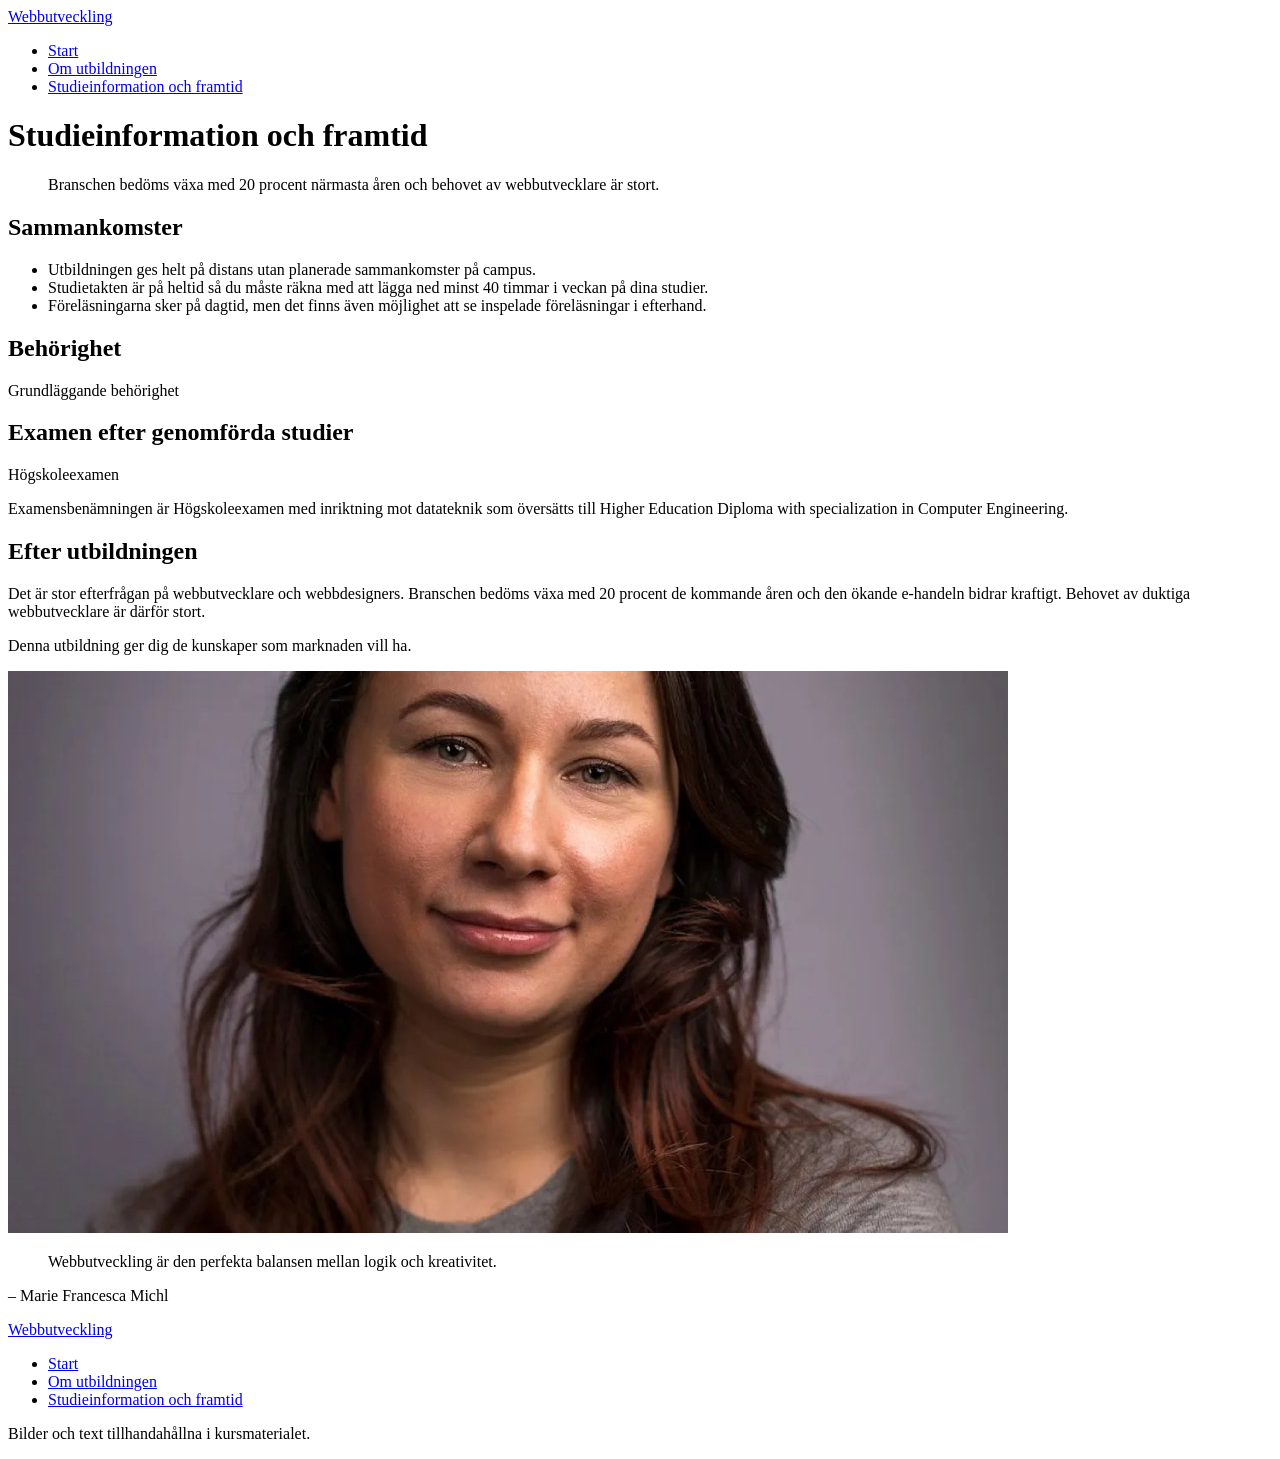
==== framtid.html @ e26c9a84 "Gjort klart huvudinnehållet för sidan framtid och lagt in sidhuvud och sidfot med navigation." ====
<!DOCTYPE html>
<html lang="sv">
<head>
    <meta charset="UTF-8">
    <meta name="viewport" content="width=device-width, initial-scale=1.0">
    <title>Webbutveckling | Studieinformation och framtid</title>
    <link rel="stylesheet" href="style.css">
</head>
<body>
    <header>
        <a href="index.html" class="site-name">Webbutveckling</a>
        <nav aria-label="Huvudmeny">
            <ul class="nav-list">
                <li><a href="index.html">Start</a></li>
                <li><a href="om-utbildningen.html">Om utbildningen</a></li>
                <li><a href="framtid.html" aria-current="page">Studieinformation och framtid</a></li>
            </ul>
        </nav>
    </header>
    <main class="main-content">
        <h1>Studieinformation och framtid</h1>
        <blockquote class="quote">
            <p>Branschen bedöms växa med 20 procent närmasta åren och behovet av webbutvecklare är stort.</p>
        </blockquote>
        <section>
            <h2>Sammankomster</h2>
            <ul>
                <li>Utbildningen ges helt på distans utan planerade sammankomster på campus.</li>
                <li>Studietakten är på heltid så du måste räkna med att lägga ned minst 40 timmar i veckan på dina studier.</li>
                <li>Föreläsningarna sker på dagtid, men det finns även möjlighet att se inspelade föreläsningar i efterhand.</li>
            </ul>
        </section>
        <section>
            <h2>Behörighet</h2>
            <p>Grundläggande behörighet</p>
        </section>
        <section>
            <h2>Examen efter genomförda studier</h2>
            <p>Högskoleexamen</p>
            <p>Examensbenämningen är Högskoleexamen med inriktning mot datateknik som översätts till Higher Education Diploma with specialization in Computer Engineering.</p>
        </section>
        <section>
            <h2>Efter utbildningen</h2>
            <p>Det är stor efterfrågan på webbutvecklare och webbdesigners. Branschen bedöms växa med 20 procent de kommande åren och den ökande e-handeln bidrar kraftigt. Behovet av duktiga webbutvecklare är därför stort.</p>
            <p>Denna utbildning ger dig de kunskaper som marknaden vill ha.</p>
        </section>
        <div class="portrait-quote">
            <img class="portrait-image" src="images/marie.jpg" alt="Porträtt av Marie Francesca Michl">
            <blockquote>
                <p>Webbutveckling är den perfekta balansen mellan logik och kreativitet.</p>
            </blockquote>
            <p>– Marie Francesca Michl</p>
        </div>
    </main>
    <footer class="site-footer">
        <a href="index.html" class="site-name">Webbutveckling</a>
        <nav aria-label="Sidfotsnavigation">
            <ul class="footer-nav">
                <li><a href="index.html">Start</a></li>
                <li><a href="om-utbildningen.html">Om utbildningen</a></li>
                <li><a href="framtid.html" aria-current="page">Studieinformation och framtid</a></li>
            </ul>
        </nav>
        <p>Bilder och text tillhandahållna i kursmaterialet.</p>
    </footer>
</body>
</html>
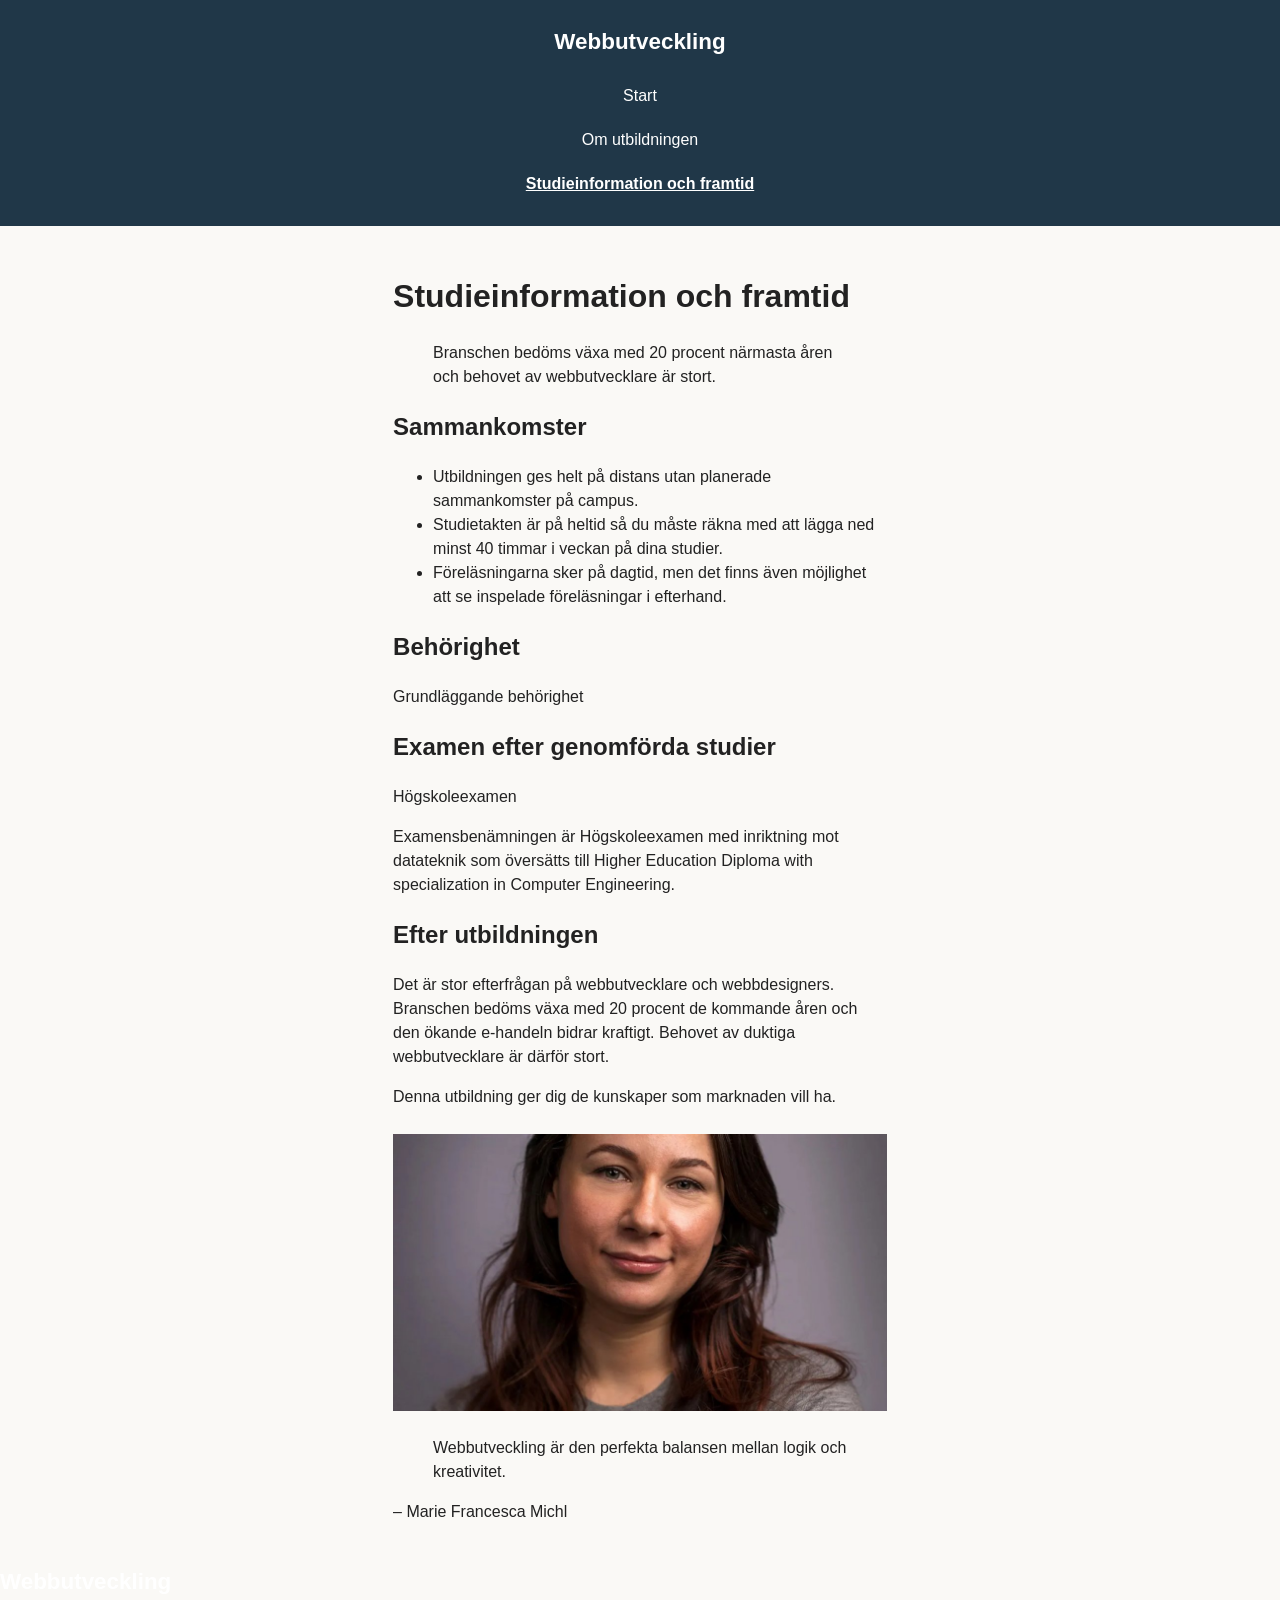
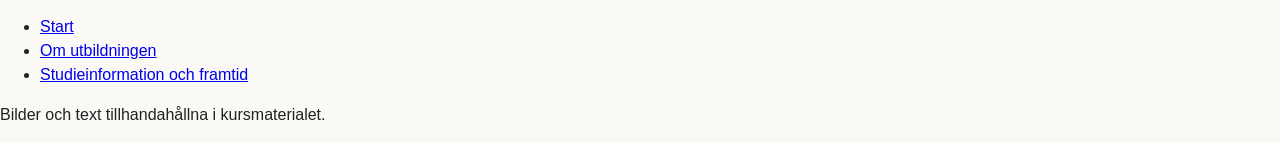
==== commit bff723de: "Påbörjat CSS för sidhuvud och huvudinnehåll." ====
--- a/framtid.html
+++ b/framtid.html
@@ -7,7 +7,7 @@
     <link rel="stylesheet" href="style.css">
 </head>
 <body>
-    <header>
+    <header class="site-header">
         <a href="index.html" class="site-name">Webbutveckling</a>
         <nav aria-label="Huvudmeny">
             <ul class="nav-list">
--- a/style.css
+++ b/style.css
@@ -0,0 +1,53 @@
+* {
+    box-sizing: border-box;
+}
+body {
+    margin: 0;
+    font-family: arial, sans-serif;
+    line-height: 1.5;
+    font-size: 1rem;
+    color: #222;
+    background-color: #faf9f6;
+}
+.main-content {
+    width: 100%;
+    margin-inline: auto;
+    padding: 25px 20px;
+    max-width: 60ch;
+}
+.image, .portrait-image {
+    display: block;
+    height: auto;
+    max-width: 100%;
+    margin: 25px auto;
+}
+/*CSS för sidhuvud*/
+.site-header {
+    text-align: center;
+    padding: 25px 20px;
+    background-color: #203748;
+}
+.site-name {
+    font-size: 1.4rem;
+    color: #fff;
+    font-weight: bold;
+    text-decoration: none;
+}
+.nav-list {
+    display: flex;
+    flex-direction: column;
+    padding: 0;
+    gap: 10px;
+    list-style: none;
+    margin: 20px 0 0;
+}
+.nav-list a {
+    display: block;
+    color: #fff;
+    padding: 5px;
+    text-decoration: none;
+}
+.nav-list a[aria-current="page"] {
+    font-weight: bold;
+    text-decoration: underline;
+}
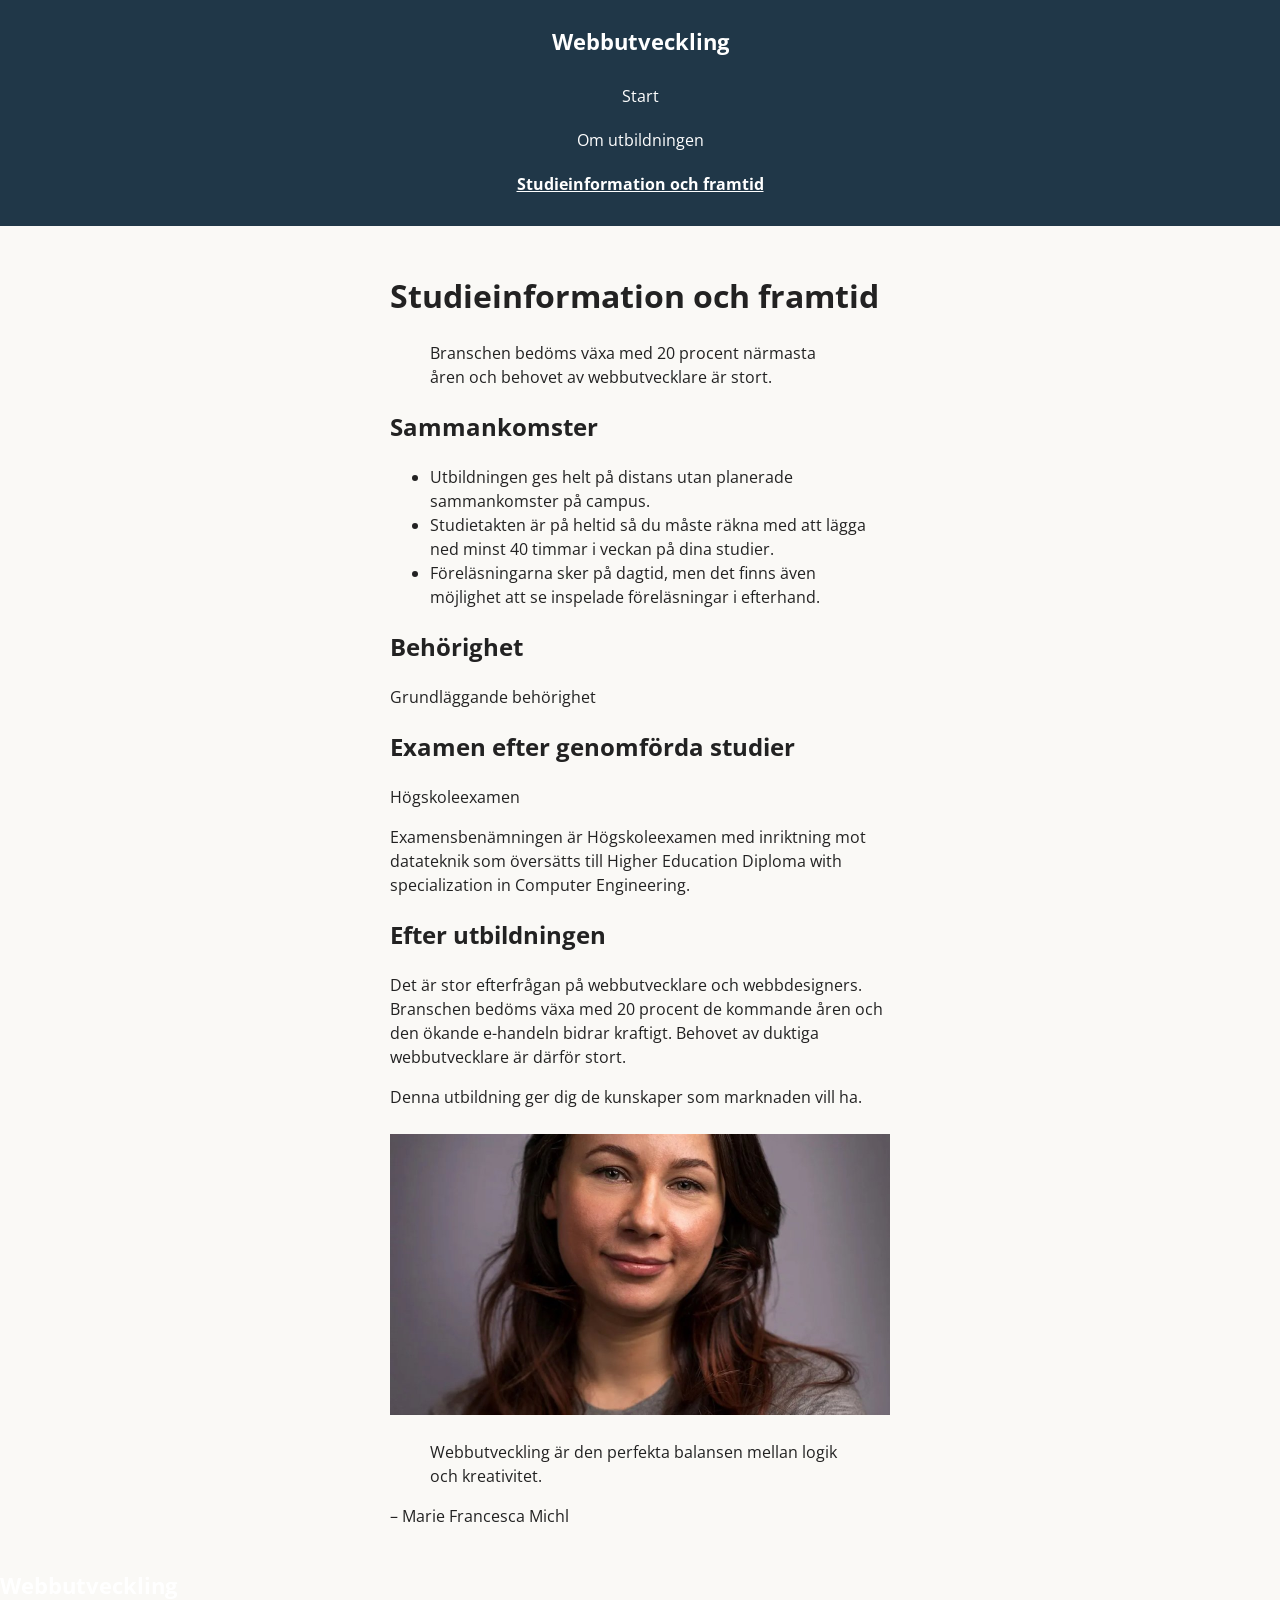
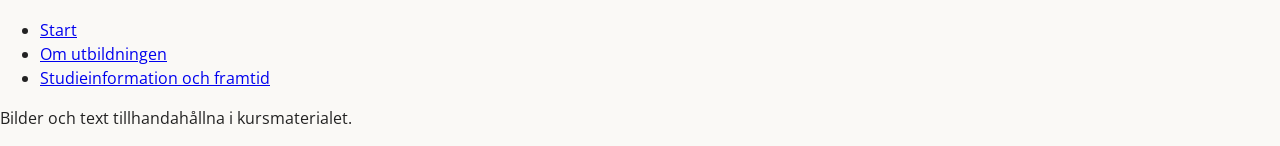
==== commit 9082a73b: "Lagt till Open Sans från Google Fonts." ====
--- a/framtid.html
+++ b/framtid.html
@@ -4,6 +4,9 @@
     <meta charset="UTF-8">
     <meta name="viewport" content="width=device-width, initial-scale=1.0">
     <title>Webbutveckling | Studieinformation och framtid</title>
+    <link rel="preconnect" href="https://fonts.googleapis.com">
+    <link rel="preconnect" href="https://fonts.gstatic.com" crossorigin>
+    <link href="https://fonts.googleapis.com/css2?family=Open+Sans:ital,wght@0,300..800;1,300..800&display=swap" rel="stylesheet">
     <link rel="stylesheet" href="style.css">
 </head>
 <body>
--- a/style.css
+++ b/style.css
@@ -3,7 +3,7 @@
 }
 body {
     margin: 0;
-    font-family: arial, sans-serif;
+    font-family: "Open Sans", arial, sans-serif;
     line-height: 1.5;
     font-size: 1rem;
     color: #222;
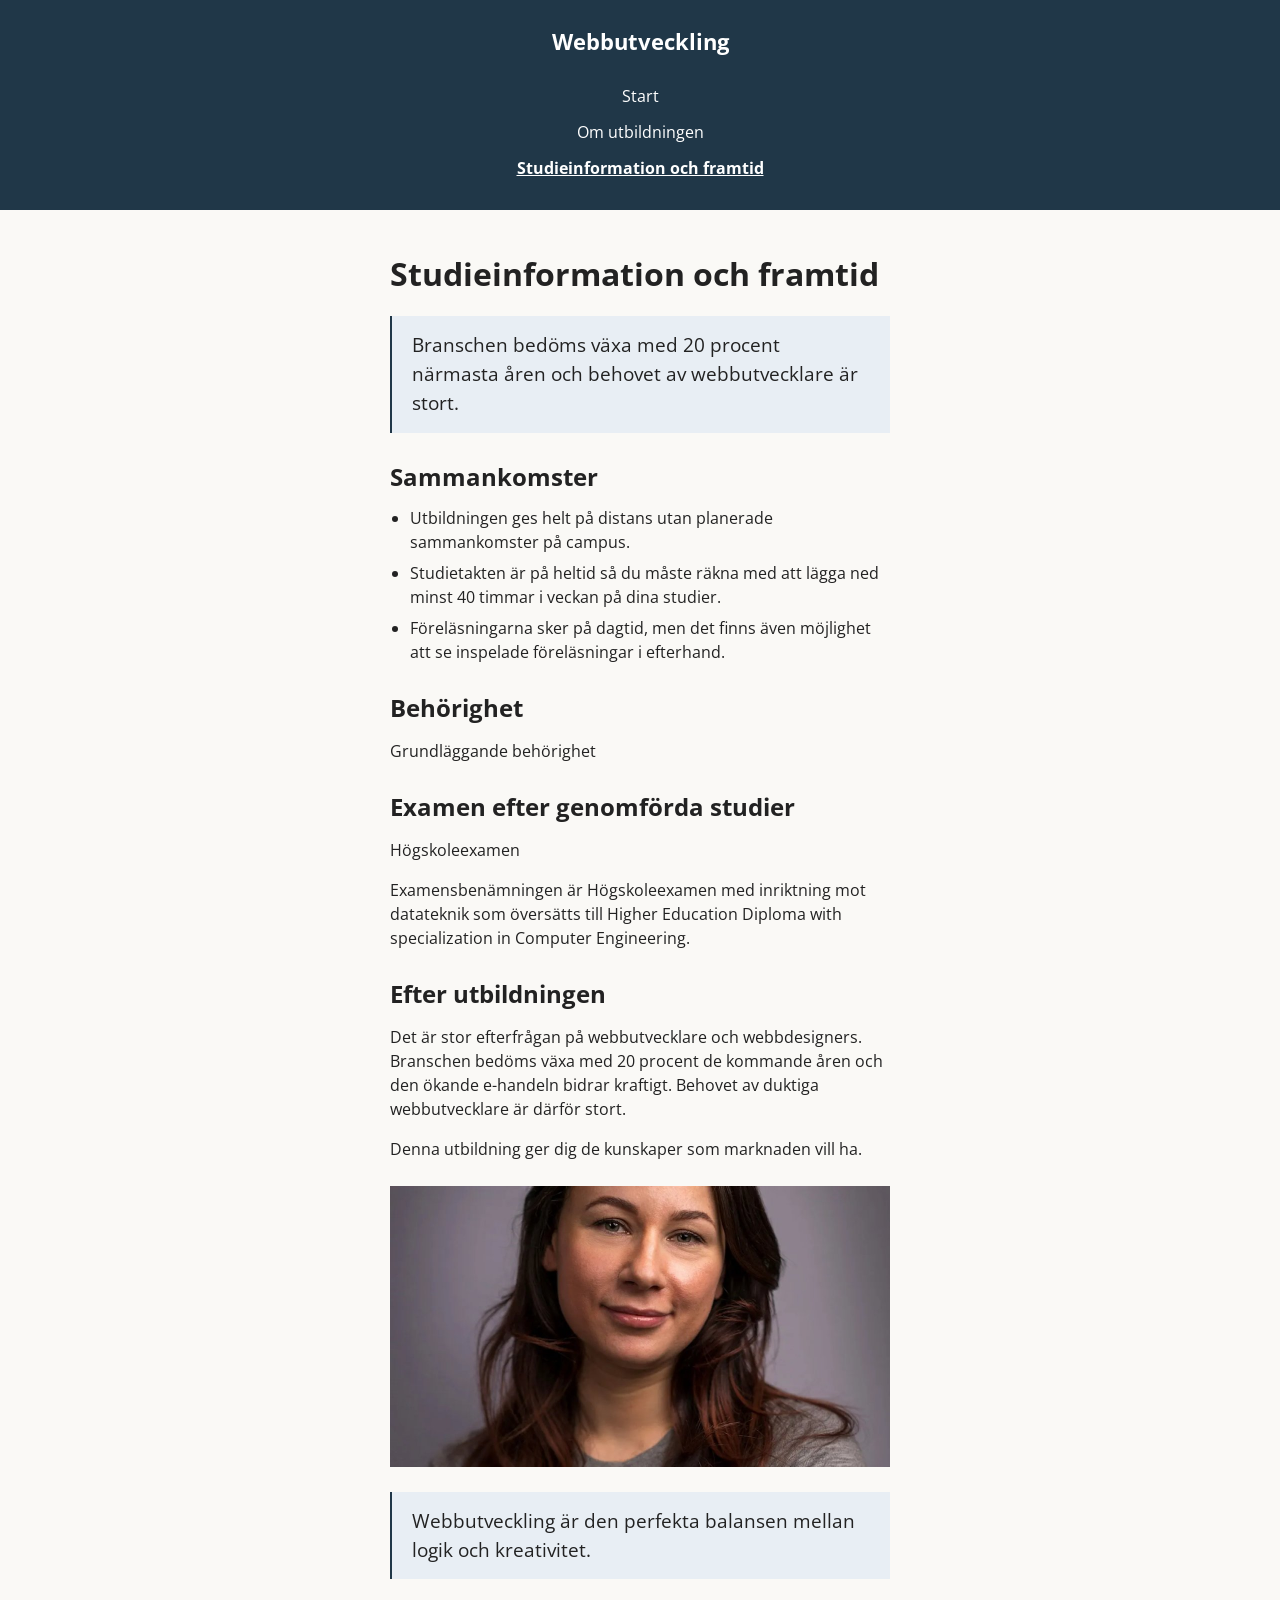
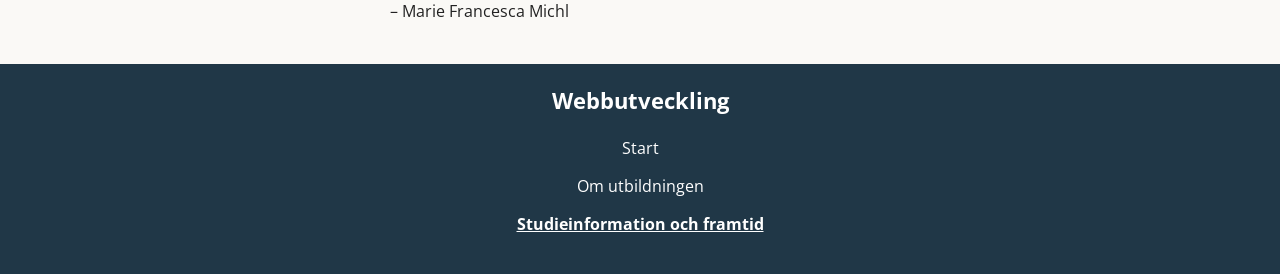
==== commit 9595fe8e: "CSS för sidfot och navigering." ====
--- a/framtid.html
+++ b/framtid.html
@@ -64,7 +64,6 @@
                 <li><a href="framtid.html" aria-current="page">Studieinformation och framtid</a></li>
             </ul>
         </nav>
-        <p>Bilder och text tillhandahållna i kursmaterialet.</p>
     </footer>
 </body>
 </html>
--- a/style.css
+++ b/style.css
@@ -37,7 +37,7 @@
     display: flex;
     flex-direction: column;
     padding: 0;
-    gap: 10px;
+    gap: 2px;
     list-style: none;
     margin: 20px 0 0;
 }
@@ -51,3 +51,61 @@
     font-weight: bold;
     text-decoration: underline;
 }
+/*CSS för rubriker*/
+h1 {
+    font-size: 2rem;
+    margin-bottom: 25px;
+    line-height: 1.1;
+}
+h2 {
+    font-size: 1.5rem;
+    margin-top: 30px;
+    line-height: 1.2;
+    margin-bottom: 10px;
+}
+.intro {
+    font-size: 1.1rem;
+    line-height: 1.5;
+}
+blockquote {
+    font-size: 1.2rem;
+    border-left: 2px solid #203748;
+    margin: 20px 0;
+    padding: 15px 20px;
+    background-color: #e8eef4;
+}
+blockquote p {
+    margin: 0;
+}
+.main-content li + li {
+    margin-top: 7px;
+}
+.main-content ul {
+    padding-left: 20px;
+    margin: 15px 0 23px;
+}
+/*CSS för sidfot och navigering*/
+.site-footer {
+    padding: 20px 20px;
+    background-color: #203747;
+    color: #fff;
+    text-align: center;
+}
+.footer-nav {
+    display: flex;
+    flex-direction: column;
+    gap: 10px;
+    padding: 0;
+    list-style: none;
+    margin: 20 0 0px;
+}
+.footer-nav a {
+    display: block;
+    color: #fff;
+    padding: 2px;
+    text-decoration: none;
+}
+.footer-nav a[aria-current="page"] {
+    text-decoration: underline;
+    font-weight: bold;
+}
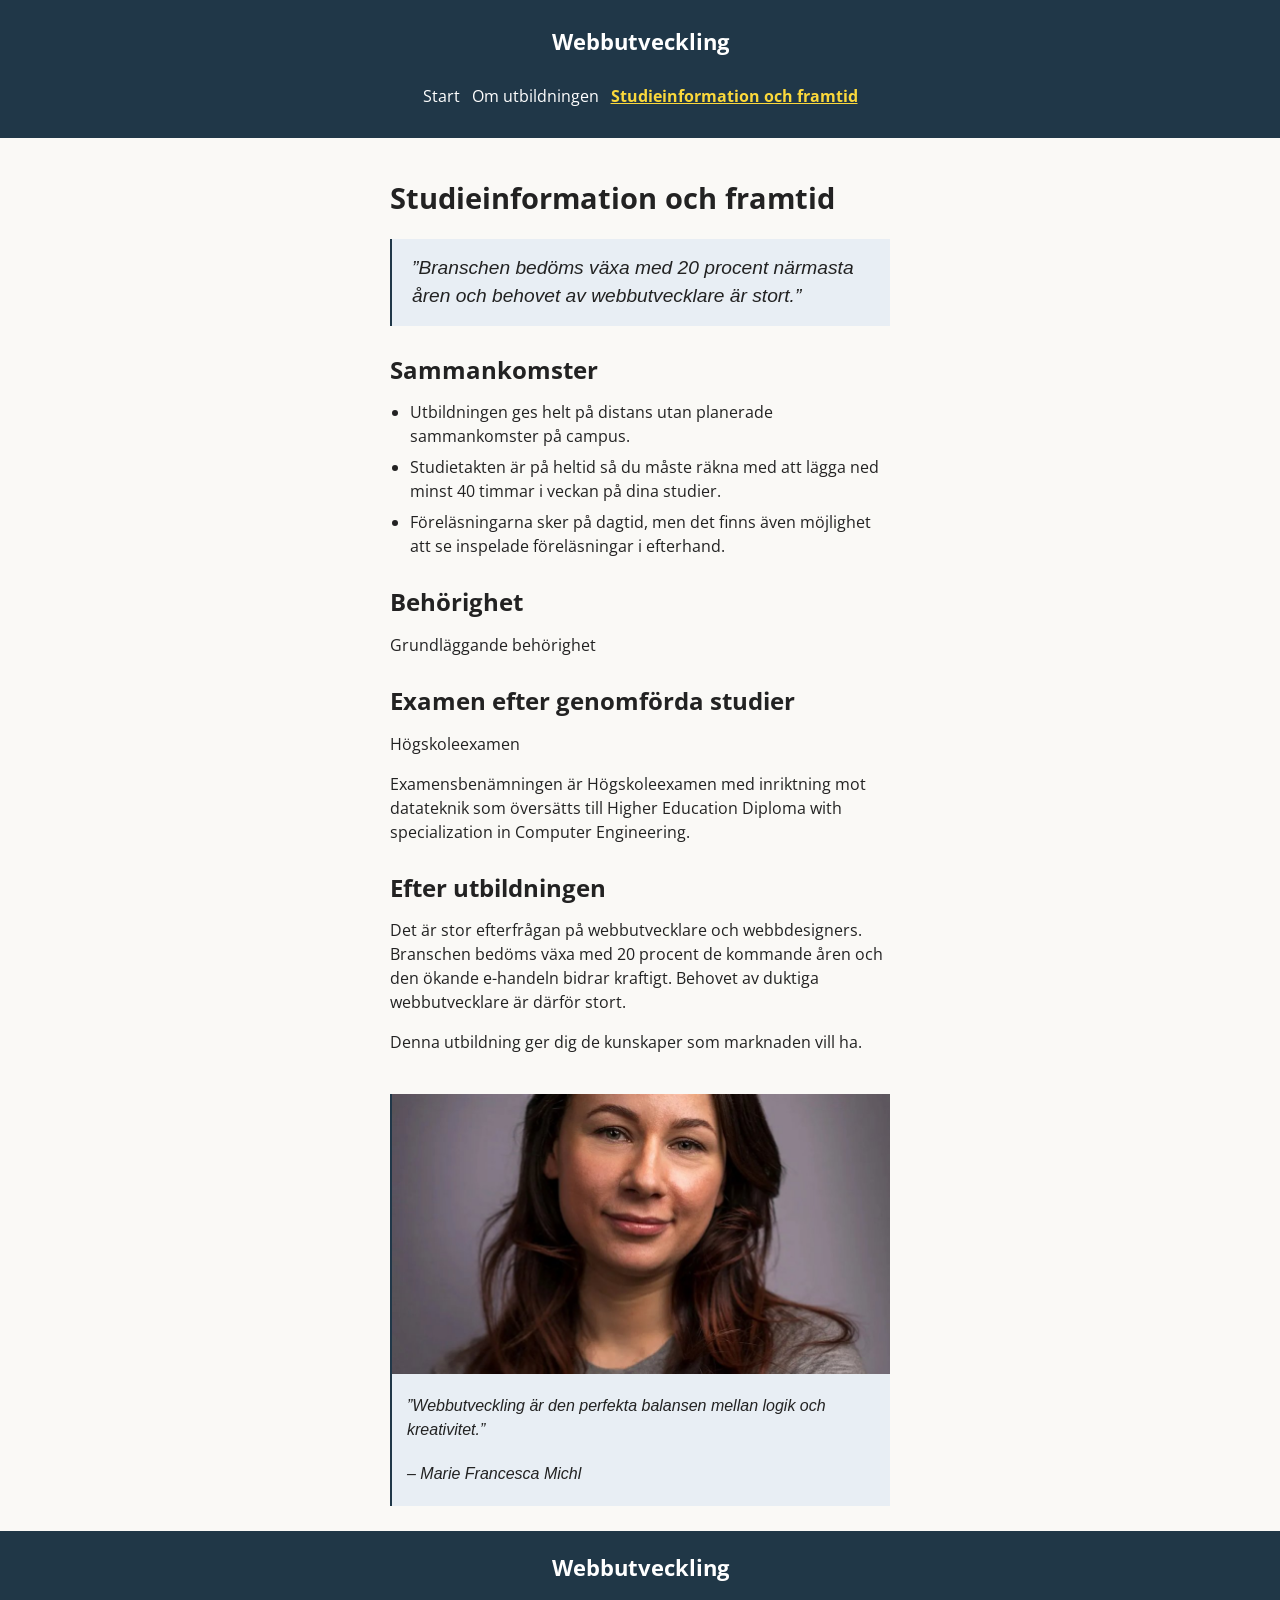
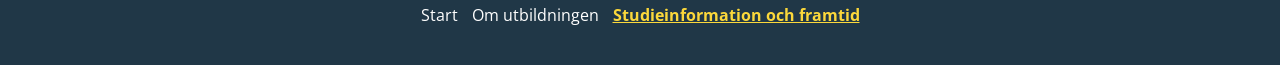
==== commit 1892236d: "CSS för större skärmar och justerat hur porträttbilden visas." ====
--- a/framtid.html
+++ b/framtid.html
@@ -23,7 +23,7 @@
     <main class="main-content">
         <h1>Studieinformation och framtid</h1>
         <blockquote class="quote">
-            <p>Branschen bedöms växa med 20 procent närmasta åren och behovet av webbutvecklare är stort.</p>
+            <p>”Branschen bedöms växa med 20 procent närmasta åren och behovet av webbutvecklare är stort.”</p>
         </blockquote>
         <section>
             <h2>Sammankomster</h2>
@@ -50,7 +50,7 @@
         <div class="portrait-quote">
             <img class="portrait-image" src="images/marie.jpg" alt="Porträtt av Marie Francesca Michl">
             <blockquote>
-                <p>Webbutveckling är den perfekta balansen mellan logik och kreativitet.</p>
+                <p>”Webbutveckling är den perfekta balansen mellan logik och kreativitet.”</p>
             </blockquote>
             <p>– Marie Francesca Michl</p>
         </div>
--- a/style.css
+++ b/style.css
@@ -46,14 +46,16 @@
     color: #fff;
     padding: 5px;
     text-decoration: none;
+    transition-duration: 0.3s;
 }
 .nav-list a[aria-current="page"] {
     font-weight: bold;
     text-decoration: underline;
+    color: rgb(251, 216, 59);
 }
 /*CSS för rubriker*/
 h1 {
-    font-size: 2rem;
+    font-size: 1.8rem;
     margin-bottom: 25px;
     line-height: 1.1;
 }
@@ -67,7 +69,7 @@
     font-size: 1.1rem;
     line-height: 1.5;
 }
-blockquote {
+.quote {
     font-size: 1.2rem;
     border-left: 2px solid #203748;
     margin: 20px 0;
@@ -76,6 +78,31 @@
 }
 blockquote p {
     margin: 0;
+}
+.portrait-quote {
+    margin-top: 30px;
+    background-color: #e8eef4;
+    border-left: 2px solid #203748;
+    padding: 0px;
+}
+.portrait-quote blockquote{
+    padding: 20px 15px;
+    border: none;
+    background-color: transparent;
+    margin: 0;
+}
+.portrait-quote .portrait-image {
+    margin: 0 auto;
+    height: auto;
+    width: 100%;
+    display: block;
+}
+.portrait-quote > p {
+    margin: 0;
+    padding: 0 15px 20px;
+}
+.quote, .portrait-quote {
+    font-style: italic;
 }
 .main-content li + li {
     margin-top: 7px;
@@ -108,4 +135,27 @@
 .footer-nav a[aria-current="page"] {
     text-decoration: underline;
     font-weight: bold;
+    color: rgb(251, 216, 59);
+}
+a:focus-visible {
+    outline: 2px solid rgb(251, 216, 59);
+    outline-offset: 4px;
+}
+.nav-list a:hover, .footer-nav a:hover {
+    text-decoration-thickness: 3px;
+    color: rgb(251, 216, 59)
+}
+/*CSS för större skärmar*/
+@media (min-width: 768px) {
+    .nav-list, .footer-nav {
+        flex-direction: row;
+        justify-content: center;
+        flex-wrap: wrap;
+    }
+    .portrait-image {
+        width: 100%;
+    }
+    .portrait-quote {
+        margin-top: 40px;
+    } 
 }
